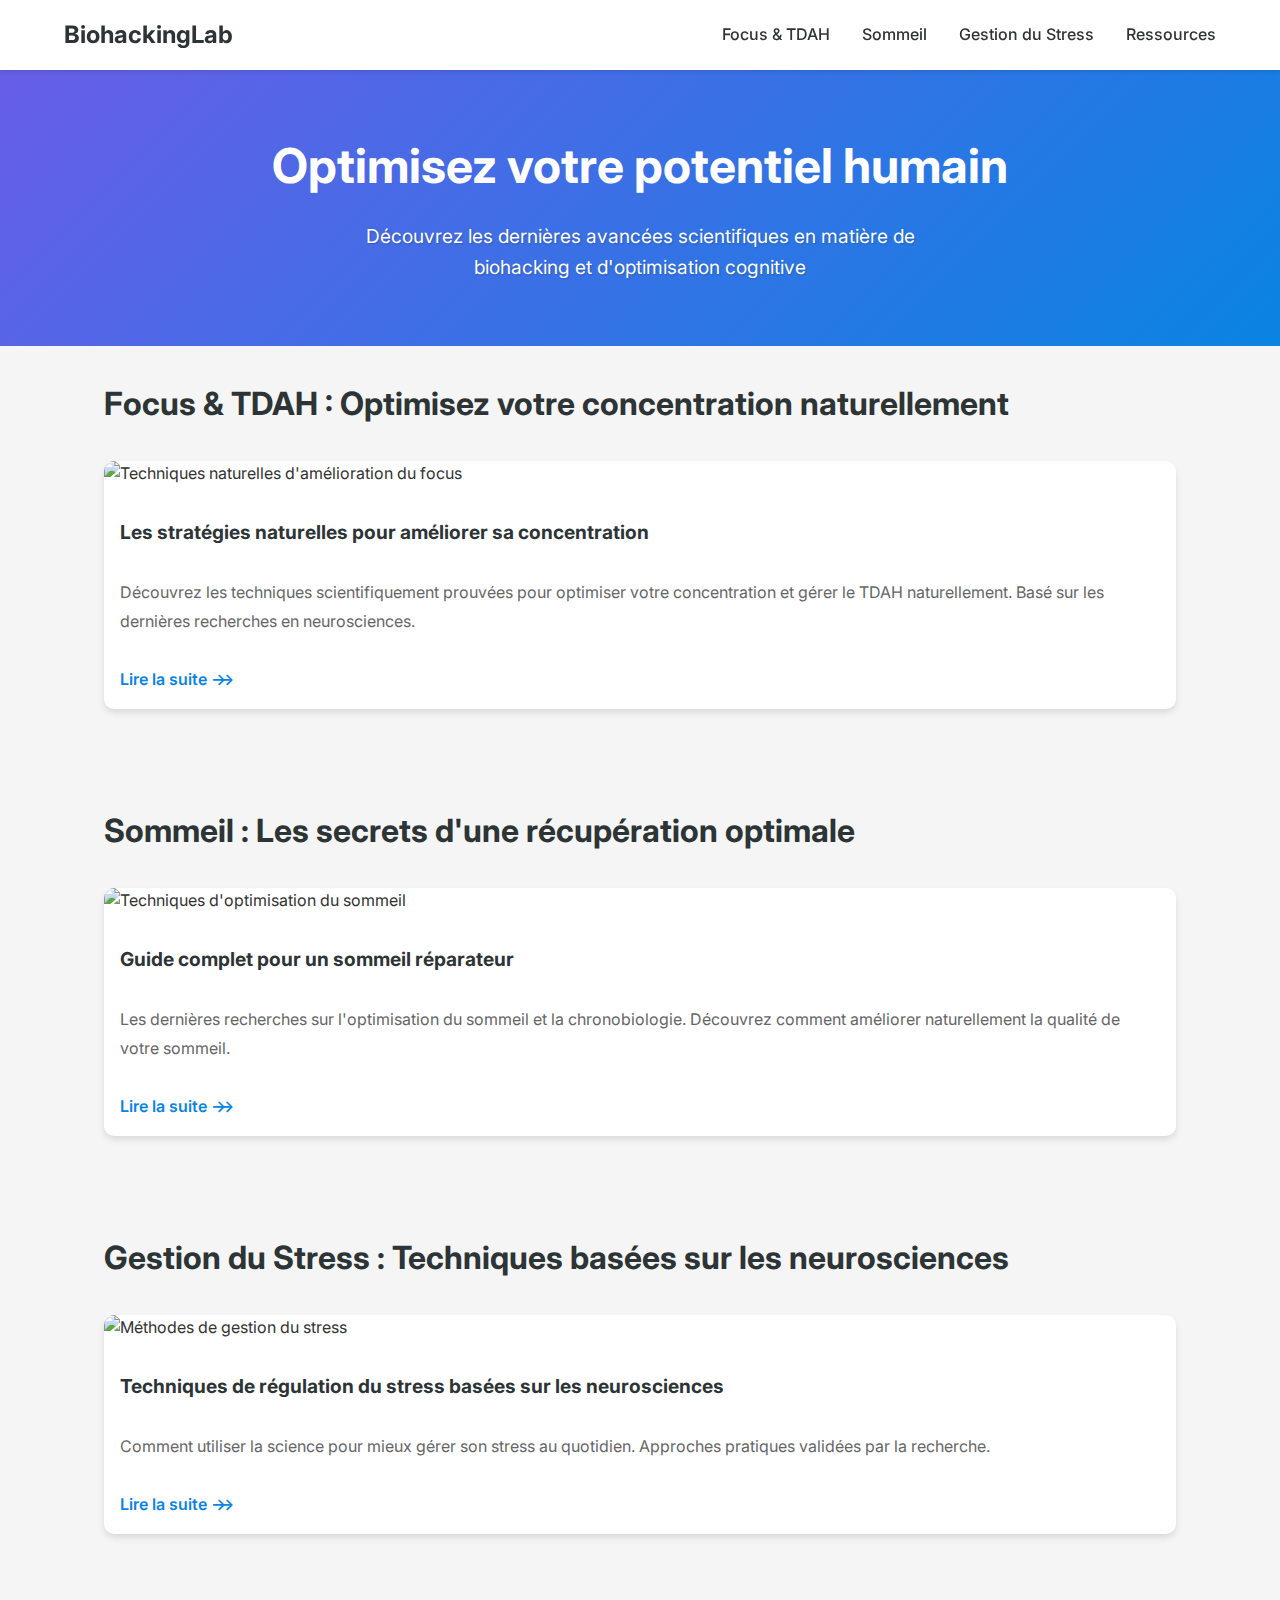
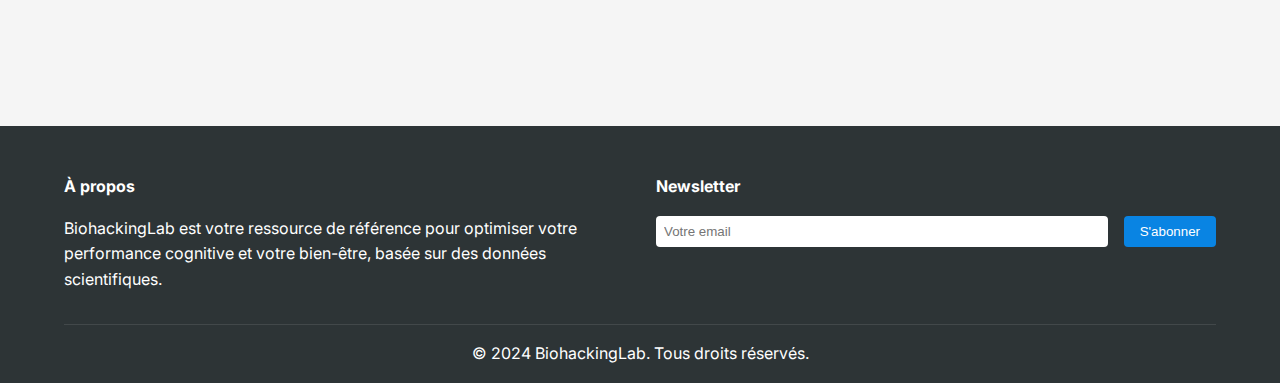
==== index.html @ 01cfb06d "Initial commit - Blog setup" ====
<!DOCTYPE html>
<html lang="fr">
<head>
    <meta charset="UTF-8">
    <meta name="viewport" content="width=device-width, initial-scale=1.0">
    <title>BiohackingLab - Guide Complet sur le Biohacking et l'Optimisation Cognitive</title>
    
    <!-- SEO Meta Tags -->
    <meta name="description" content="Découvrez les meilleures techniques de biohacking pour optimiser votre concentration, sommeil et gestion du stress. Guide complet basé sur la science.">
    <meta name="keywords" content="biohacking, TDAH, focus, sommeil, stress, optimisation cognitive, performance mentale, bien-être">
    <meta name="author" content="BiohackingLab">
    <meta name="robots" content="index, follow">
    <link rel="canonical" href="https://biohackinglab.fr">

    <!-- Open Graph / Facebook -->
    <meta property="og:type" content="website">
    <meta property="og:url" content="https://biohackinglab.fr">
    <meta property="og:title" content="BiohackingLab - Guide Complet sur le Biohacking">
    <meta property="og:description" content="Découvrez les meilleures techniques de biohacking pour optimiser votre concentration, sommeil et gestion du stress.">
    <meta property="og:image" content="https://biohackinglab.fr/images/og-image.jpg">

    <!-- Twitter -->
    <meta property="twitter:card" content="summary_large_image">
    <meta property="twitter:url" content="https://biohackinglab.fr">
    <meta property="twitter:title" content="BiohackingLab - Guide Complet sur le Biohacking">
    <meta property="twitter:description" content="Découvrez les meilleures techniques de biohacking pour optimiser votre concentration, sommeil et gestion du stress.">
    <meta property="twitter:image" content="https://biohackinglab.fr/images/og-image.jpg">

    <!-- Styles -->
    <link rel="stylesheet" href="styles.css">
    <link rel="preconnect" href="https://fonts.googleapis.com">
    <link rel="preconnect" href="https://fonts.gstatic.com" crossorigin>
    <link href="https://fonts.googleapis.com/css2?family=Inter:wght@400;600;700&display=swap" rel="stylesheet">

    <!-- Favicon -->
    <link rel="icon" type="image/png" href="images/favicon.png">
</head>
<body>
    <header>
        <nav aria-label="Navigation principale">
            <div class="logo" role="banner">BiohackingLab</div>
            <ul role="menubar">
                <li role="menuitem"><a href="#focus">Focus & TDAH</a></li>
                <li role="menuitem"><a href="#sommeil">Sommeil</a></li>
                <li role="menuitem"><a href="#stress">Gestion du Stress</a></li>
                <li role="menuitem"><a href="#ressources">Ressources</a></li>
            </ul>
        </nav>
        <div class="hero">
            <h1>Optimisez votre potentiel humain</h1>
            <p>Découvrez les dernières avancées scientifiques en matière de biohacking et d'optimisation cognitive</p>
        </div>
    </header>

    <main>
        <section id="focus" class="category" aria-labelledby="focus-title">
            <h2 id="focus-title">Focus & TDAH : Optimisez votre concentration naturellement</h2>
            <div class="articles">
                <article class="card" itemscope itemtype="http://schema.org/BlogPosting">
                    <meta itemprop="datePublished" content="2024-12-13">
                    <meta itemprop="author" content="BiohackingLab">
                    <img src="images/focus.jpg" alt="Techniques naturelles d'amélioration du focus" itemprop="image">
                    <h3 itemprop="headline">Les stratégies naturelles pour améliorer sa concentration</h3>
                    <p itemprop="description">Découvrez les techniques scientifiquement prouvées pour optimiser votre concentration et gérer le TDAH naturellement. Basé sur les dernières recherches en neurosciences.</p>
                    <a href="/articles/strategies-naturelles-concentration.html" class="read-more" itemprop="url">Lire la suite →</a>
                </article>
            </div>
        </section>

        <section id="sommeil" class="category" aria-labelledby="sommeil-title">
            <h2 id="sommeil-title">Sommeil : Les secrets d'une récupération optimale</h2>
            <div class="articles">
                <article class="card" itemscope itemtype="http://schema.org/BlogPosting">
                    <meta itemprop="datePublished" content="2024-12-13">
                    <meta itemprop="author" content="BiohackingLab">
                    <img src="images/sleep.jpg" alt="Techniques d'optimisation du sommeil" itemprop="image">
                    <h3 itemprop="headline">Guide complet pour un sommeil réparateur</h3>
                    <p itemprop="description">Les dernières recherches sur l'optimisation du sommeil et la chronobiologie. Découvrez comment améliorer naturellement la qualité de votre sommeil.</p>
                    <a href="/articles/guide-sommeil-reparateur.html" class="read-more" itemprop="url">Lire la suite →</a>
                </article>
            </div>
        </section>

        <section id="stress" class="category" aria-labelledby="stress-title">
            <h2 id="stress-title">Gestion du Stress : Techniques basées sur les neurosciences</h2>
            <div class="articles">
                <article class="card" itemscope itemtype="http://schema.org/BlogPosting">
                    <meta itemprop="datePublished" content="2024-12-13">
                    <meta itemprop="author" content="BiohackingLab">
                    <img src="images/stress.jpg" alt="Méthodes de gestion du stress" itemprop="image">
                    <h3 itemprop="headline">Techniques de régulation du stress basées sur les neurosciences</h3>
                    <p itemprop="description">Comment utiliser la science pour mieux gérer son stress au quotidien. Approches pratiques validées par la recherche.</p>
                    <a href="/articles/techniques-regulation-stress.html" class="read-more" itemprop="url">Lire la suite →</a>
                </article>
            </div>
        </section>
    </main>

    <footer>
        <div class="footer-content">
            <div class="footer-section">
                <h4>À propos</h4>
                <p>BiohackingLab est votre ressource de référence pour optimiser votre performance cognitive et votre bien-être, basée sur des données scientifiques.</p>
            </div>
            <div class="footer-section">
                <h4>Newsletter</h4>
                <form class="newsletter-form" role="form" aria-label="Inscription à la newsletter">
                    <label for="email" class="visually-hidden">Votre email</label>
                    <input type="email" id="email" placeholder="Votre email" required aria-required="true">
                    <button type="submit">S'abonner</button>
                </form>
            </div>
        </div>
        <div class="footer-bottom">
            <p>&copy; 2024 BiohackingLab. Tous droits réservés.</p>
        </div>
    </footer>

    <!-- Structured Data for SEO -->
    <script type="application/ld+json">
    {
        "@context": "http://schema.org",
        "@type": "WebSite",
        "name": "BiohackingLab",
        "description": "Guide complet sur le biohacking et l'optimisation cognitive",
        "url": "https://biohackinglab.fr",
        "potentialAction": {
            "@type": "SearchAction",
            "target": "https://biohackinglab.fr/search?q={search_term_string}",
            "query-input": "required name=search_term_string"
        }
    }
    </script>
</body>
</html>
---- styles.css ----
/* Base styles */
* {
    margin: 0;
    padding: 0;
    box-sizing: border-box;
}

body {
    font-family: 'Inter', sans-serif;
    line-height: 1.6;
    color: #333;
    background-color: #f5f5f5;
}

/* Navigation */
nav {
    background-color: #fff;
    padding: 1rem 5%;
    display: flex;
    justify-content: space-between;
    align-items: center;
    box-shadow: 0 2px 4px rgba(0,0,0,0.1);
    position: fixed;
    width: 100%;
    top: 0;
    z-index: 1000;
}

.logo {
    font-size: 1.5rem;
    font-weight: 700;
    color: #2d3436;
}

nav ul {
    display: flex;
    list-style: none;
    gap: 2rem;
}

nav a {
    text-decoration: none;
    color: #2d3436;
    font-weight: 500;
    transition: color 0.3s ease;
}

nav a:hover {
    color: #0984e3;
}

/* Hero Section */
.hero {
    background: linear-gradient(135deg, #6c5ce7, #0984e3);
    color: white;
    padding: 8rem 5% 4rem;
    text-align: center;
}

.hero h1 {
    font-size: 3rem;
    margin-bottom: 1rem;
}

.hero p {
    font-size: 1.2rem;
    max-width: 600px;
    margin: 0 auto;
    text-shadow: 1px 1px 2px rgba(0,0,0,0.2);
}

/* Main Content */
main {
    max-width: 1200px;
    margin: 0 auto;
    padding: 2rem 5%;
}

.category {
    margin-bottom: 4rem;
}

h2 {
    font-size: 2rem;
    margin-bottom: 2rem;
    color: #2d3436;
}

.articles {
    display: grid;
    grid-template-columns: repeat(auto-fit, minmax(300px, 1fr));
    gap: 2rem;
}

.card {
    background: white;
    border-radius: 10px;
    overflow: hidden;
    box-shadow: 0 4px 6px rgba(0,0,0,0.1);
    transition: transform 0.3s ease;
}

.card:hover {
    transform: translateY(-5px);
}

.card img {
    width: 100%;
    height: 200px;
    object-fit: cover;
}

.card h3 {
    padding: 1rem;
    font-size: 1.2rem;
}

.card p {
    padding: 0 1rem;
    color: #666;
}

.read-more {
    display: inline-block;
    padding: 1rem;
    color: #0984e3;
    text-decoration: none;
    font-weight: 600;
    position: relative;
    padding-right: 1.5rem;
}

.read-more:after {
    content: "→";
    position: absolute;
    right: 1rem;
    transition: transform 0.3s ease;
}

.read-more:hover:after {
    transform: translateX(5px);
}

/* Footer */
footer {
    background-color: #2d3436;
    color: white;
    padding: 3rem 5% 1rem;
    margin-top: 4rem;
}

.footer-content {
    display: grid;
    grid-template-columns: repeat(auto-fit, minmax(250px, 1fr));
    gap: 2rem;
    max-width: 1200px;
    margin: 0 auto;
}

.footer-section h4 {
    margin-bottom: 1rem;
}

.newsletter-form {
    display: flex;
    gap: 1rem;
}

.newsletter-form input {
    padding: 0.5rem;
    border: none;
    border-radius: 4px;
    flex: 1;
}

.newsletter-form button {
    padding: 0.5rem 1rem;
    background-color: #0984e3;
    color: white;
    border: none;
    border-radius: 4px;
    cursor: pointer;
    transition: background-color 0.3s ease;
}

.newsletter-form button:hover {
    background-color: #0873c4;
}

.footer-bottom {
    text-align: center;
    margin-top: 2rem;
    padding-top: 1rem;
    border-top: 1px solid rgba(255,255,255,0.1);
}

/* Accessibility Improvements */
.visually-hidden {
    position: absolute;
    width: 1px;
    height: 1px;
    padding: 0;
    margin: -1px;
    overflow: hidden;
    clip: rect(0, 0, 0, 0);
    border: 0;
}

/* SEO and Accessibility Improvements */
article {
    margin-bottom: 2rem;
}

article h3 {
    color: #2d3436;
    font-size: 1.4rem;
    line-height: 1.4;
    margin: 1rem 0;
}

article p {
    color: #2d3436;
    line-height: 1.8;
    margin-bottom: 1rem;
}

/* Improve focus states for accessibility */
a:focus,
button:focus,
input:focus {
    outline: 3px solid #0984e3;
    outline-offset: 2px;
}

/* Responsive Design */
@media (max-width: 768px) {
    nav {
        flex-direction: column;
        padding: 1rem;
    }

    nav ul {
        margin-top: 1rem;
        flex-wrap: wrap;
        justify-content: center;
    }

    .hero h1 {
        font-size: 2rem;
    }

    .hero p {
        font-size: 1rem;
    }
}

/* Print styles */
@media print {
    nav {
        position: static;
    }
    
    .hero {
        background: none;
        color: #000;
        padding: 2rem 0;
    }
    
    .card {
        break-inside: avoid;
        page-break-inside: avoid;
    }
}
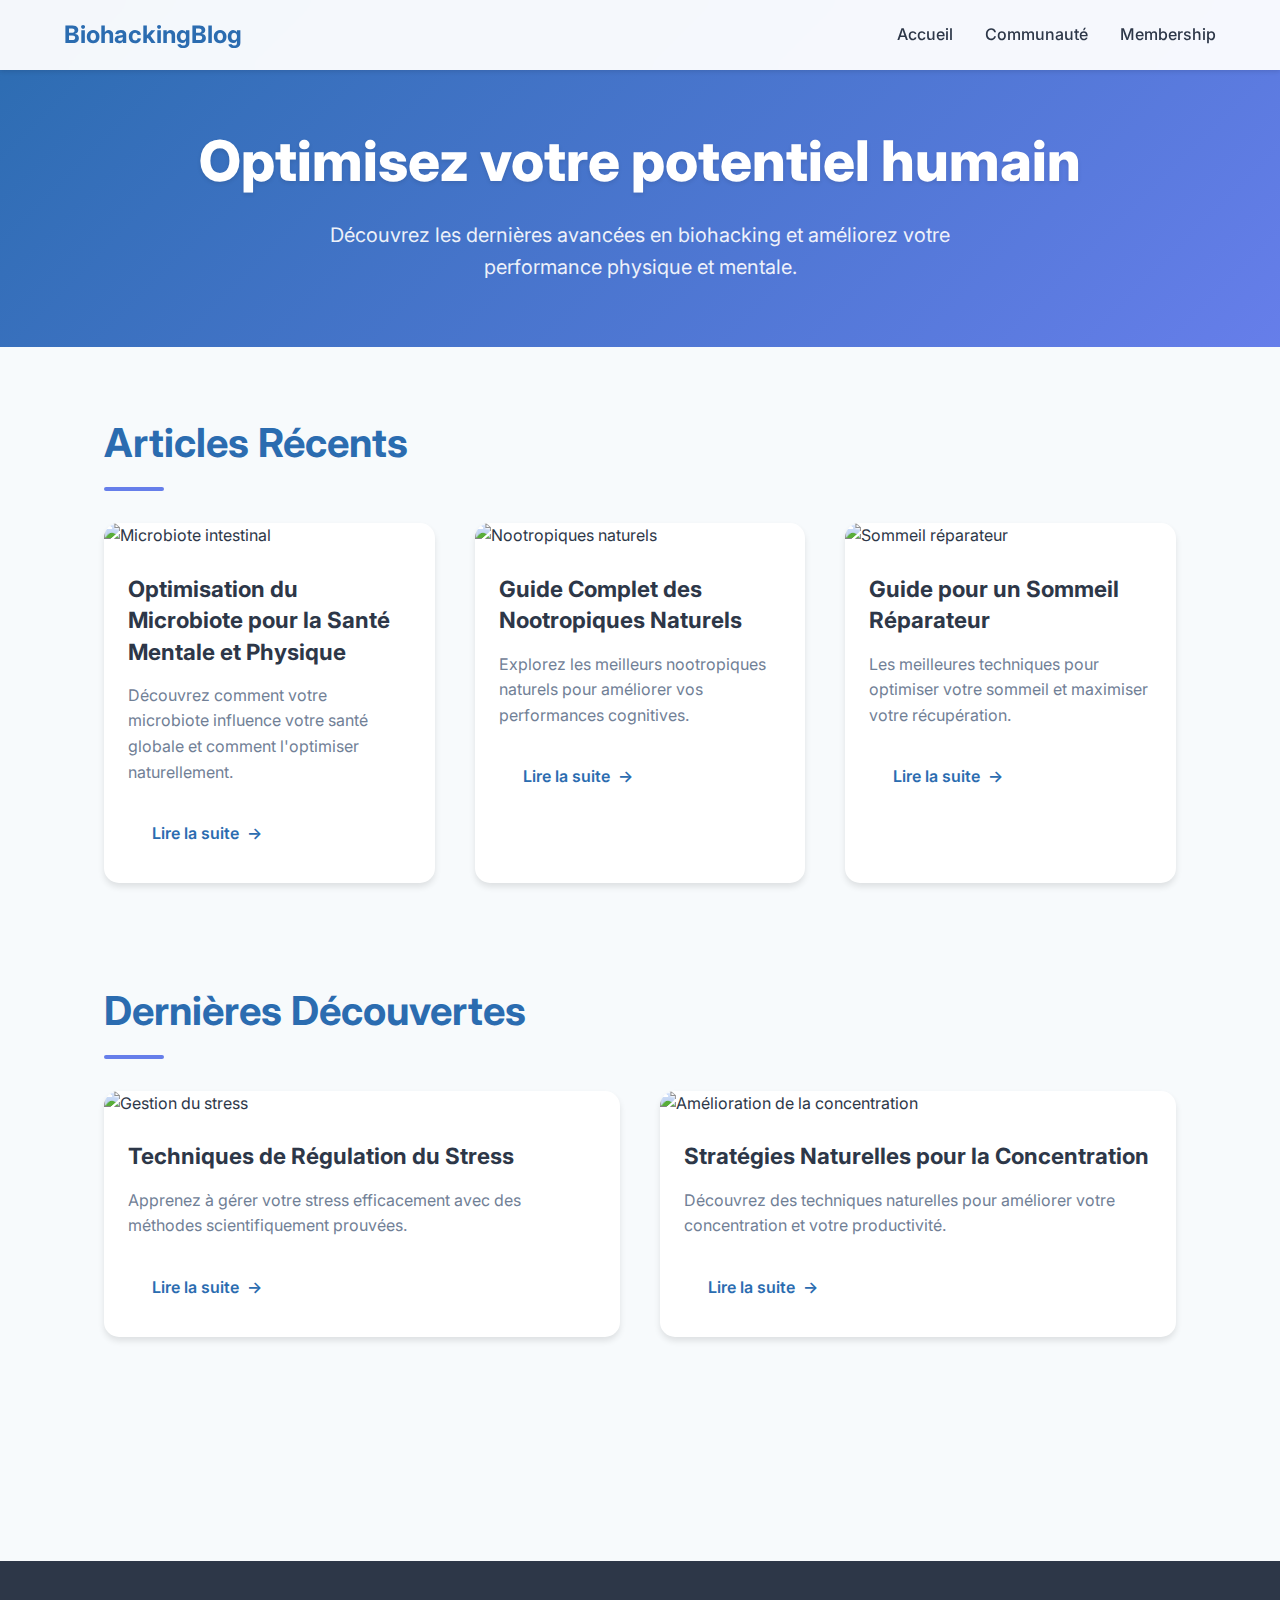
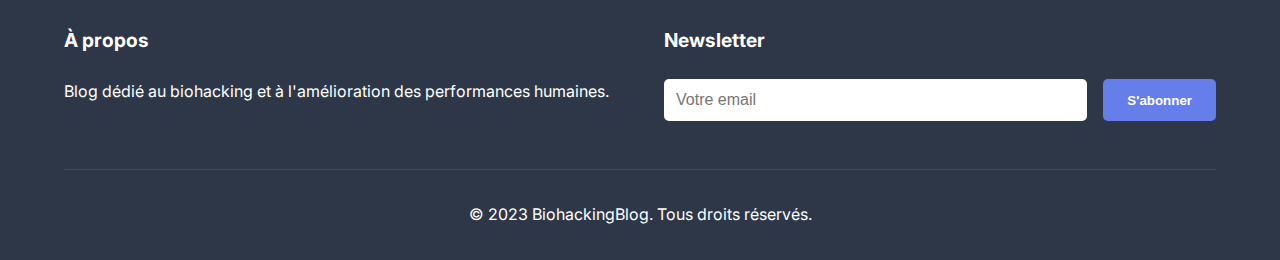
==== commit bd763a23: "Ajout de nouveaux articles et amélioration du design" ====
--- a/index.html
+++ b/index.html
@@ -3,95 +3,88 @@
 <head>
     <meta charset="UTF-8">
     <meta name="viewport" content="width=device-width, initial-scale=1.0">
-    <title>BiohackingLab - Guide Complet sur le Biohacking et l'Optimisation Cognitive</title>
-    
+    <title>Blog Biohacking - Optimisez votre corps et votre esprit</title>
+    <link rel="stylesheet" href="styles.css">
+    <link href="https://fonts.googleapis.com/css2?family=Inter:wght@400;500;600;700;800&display=swap" rel="stylesheet">
     <!-- SEO Meta Tags -->
-    <meta name="description" content="Découvrez les meilleures techniques de biohacking pour optimiser votre concentration, sommeil et gestion du stress. Guide complet basé sur la science.">
-    <meta name="keywords" content="biohacking, TDAH, focus, sommeil, stress, optimisation cognitive, performance mentale, bien-être">
-    <meta name="author" content="BiohackingLab">
+    <meta name="description" content="Découvrez les dernières avancées en biohacking et améliorez votre performance physique et mentale.">
+    <meta name="keywords" content="biohacking, optimisation cognitive, performance physique, santé mentale">
+    <meta name="author" content="BiohackingBlog">
     <meta name="robots" content="index, follow">
-    <link rel="canonical" href="https://biohackinglab.fr">
-
+    <link rel="canonical" href="https://biohackingblog.fr">
     <!-- Open Graph / Facebook -->
     <meta property="og:type" content="website">
-    <meta property="og:url" content="https://biohackinglab.fr">
-    <meta property="og:title" content="BiohackingLab - Guide Complet sur le Biohacking">
-    <meta property="og:description" content="Découvrez les meilleures techniques de biohacking pour optimiser votre concentration, sommeil et gestion du stress.">
-    <meta property="og:image" content="https://biohackinglab.fr/images/og-image.jpg">
-
+    <meta property="og:url" content="https://biohackingblog.fr">
+    <meta property="og:title" content="Blog Biohacking - Optimisez votre corps et votre esprit">
+    <meta property="og:description" content="Découvrez les dernières avancées en biohacking et améliorez votre performance physique et mentale.">
+    <meta property="og:image" content="https://biohackingblog.fr/assets/images/og-image.jpg">
     <!-- Twitter -->
     <meta property="twitter:card" content="summary_large_image">
-    <meta property="twitter:url" content="https://biohackinglab.fr">
-    <meta property="twitter:title" content="BiohackingLab - Guide Complet sur le Biohacking">
-    <meta property="twitter:description" content="Découvrez les meilleures techniques de biohacking pour optimiser votre concentration, sommeil et gestion du stress.">
-    <meta property="twitter:image" content="https://biohackinglab.fr/images/og-image.jpg">
-
-    <!-- Styles -->
-    <link rel="stylesheet" href="styles.css">
-    <link rel="preconnect" href="https://fonts.googleapis.com">
-    <link rel="preconnect" href="https://fonts.gstatic.com" crossorigin>
-    <link href="https://fonts.googleapis.com/css2?family=Inter:wght@400;600;700&display=swap" rel="stylesheet">
-
+    <meta property="twitter:url" content="https://biohackingblog.fr">
+    <meta property="twitter:title" content="Blog Biohacking - Optimisez votre corps et votre esprit">
+    <meta property="twitter:description" content="Découvrez les dernières avancées en biohacking et améliorez votre performance physique et mentale.">
+    <meta property="twitter:image" content="https://biohackingblog.fr/assets/images/og-image.jpg">
     <!-- Favicon -->
-    <link rel="icon" type="image/png" href="images/favicon.png">
+    <link rel="icon" type="image/png" href="assets/images/favicon.png">
 </head>
 <body>
-    <header>
-        <nav aria-label="Navigation principale">
-            <div class="logo" role="banner">BiohackingLab</div>
-            <ul role="menubar">
-                <li role="menuitem"><a href="#focus">Focus & TDAH</a></li>
-                <li role="menuitem"><a href="#sommeil">Sommeil</a></li>
-                <li role="menuitem"><a href="#stress">Gestion du Stress</a></li>
-                <li role="menuitem"><a href="#ressources">Ressources</a></li>
-            </ul>
-        </nav>
-        <div class="hero">
-            <h1>Optimisez votre potentiel humain</h1>
-            <p>Découvrez les dernières avancées scientifiques en matière de biohacking et d'optimisation cognitive</p>
-        </div>
-    </header>
+    <nav>
+        <a href="index.html" class="logo">BiohackingBlog</a>
+        <ul>
+            <li><a href="index.html">Accueil</a></li>
+            <li><a href="community/forum.html">Communauté</a></li>
+            <li><a href="membership.html">Membership</a></li>
+        </ul>
+    </nav>
+
+    <section class="hero">
+        <h1>Optimisez votre potentiel humain</h1>
+        <p>Découvrez les dernières avancées en biohacking et améliorez votre performance physique et mentale.</p>
+    </section>
 
     <main>
-        <section id="focus" class="category" aria-labelledby="focus-title">
-            <h2 id="focus-title">Focus & TDAH : Optimisez votre concentration naturellement</h2>
+        <section class="category">
+            <h2>Articles Récents</h2>
             <div class="articles">
-                <article class="card" itemscope itemtype="http://schema.org/BlogPosting">
-                    <meta itemprop="datePublished" content="2024-12-13">
-                    <meta itemprop="author" content="BiohackingLab">
-                    <img src="images/focus.jpg" alt="Techniques naturelles d'amélioration du focus" itemprop="image">
-                    <h3 itemprop="headline">Les stratégies naturelles pour améliorer sa concentration</h3>
-                    <p itemprop="description">Découvrez les techniques scientifiquement prouvées pour optimiser votre concentration et gérer le TDAH naturellement. Basé sur les dernières recherches en neurosciences.</p>
-                    <a href="/articles/strategies-naturelles-concentration.html" class="read-more" itemprop="url">Lire la suite →</a>
-                </article>
+                <div class="card">
+                    <img src="assets/images/microbiote.jpg" alt="Microbiote intestinal">
+                    <h3>Optimisation du Microbiote pour la Santé Mentale et Physique</h3>
+                    <p>Découvrez comment votre microbiote influence votre santé globale et comment l'optimiser naturellement.</p>
+                    <a href="articles/optimisation-microbiote.html" class="read-more">Lire la suite</a>
+                </div>
+
+                <div class="card">
+                    <img src="assets/images/nootropiques.jpg" alt="Nootropiques naturels">
+                    <h3>Guide Complet des Nootropiques Naturels</h3>
+                    <p>Explorez les meilleurs nootropiques naturels pour améliorer vos performances cognitives.</p>
+                    <a href="articles/nootropiques-naturels.html" class="read-more">Lire la suite</a>
+                </div>
+
+                <div class="card">
+                    <img src="assets/images/sommeil.jpg" alt="Sommeil réparateur">
+                    <h3>Guide pour un Sommeil Réparateur</h3>
+                    <p>Les meilleures techniques pour optimiser votre sommeil et maximiser votre récupération.</p>
+                    <a href="articles/guide-sommeil-reparateur.html" class="read-more">Lire la suite</a>
+                </div>
             </div>
         </section>
 
-        <section id="sommeil" class="category" aria-labelledby="sommeil-title">
-            <h2 id="sommeil-title">Sommeil : Les secrets d'une récupération optimale</h2>
+        <section class="category">
+            <h2>Dernières Découvertes</h2>
             <div class="articles">
-                <article class="card" itemscope itemtype="http://schema.org/BlogPosting">
-                    <meta itemprop="datePublished" content="2024-12-13">
-                    <meta itemprop="author" content="BiohackingLab">
-                    <img src="images/sleep.jpg" alt="Techniques d'optimisation du sommeil" itemprop="image">
-                    <h3 itemprop="headline">Guide complet pour un sommeil réparateur</h3>
-                    <p itemprop="description">Les dernières recherches sur l'optimisation du sommeil et la chronobiologie. Découvrez comment améliorer naturellement la qualité de votre sommeil.</p>
-                    <a href="/articles/guide-sommeil-reparateur.html" class="read-more" itemprop="url">Lire la suite →</a>
-                </article>
-            </div>
-        </section>
+                <div class="card">
+                    <img src="assets/images/stress.jpg" alt="Gestion du stress">
+                    <h3>Techniques de Régulation du Stress</h3>
+                    <p>Apprenez à gérer votre stress efficacement avec des méthodes scientifiquement prouvées.</p>
+                    <a href="articles/techniques-regulation-stress.html" class="read-more">Lire la suite</a>
+                </div>
 
-        <section id="stress" class="category" aria-labelledby="stress-title">
-            <h2 id="stress-title">Gestion du Stress : Techniques basées sur les neurosciences</h2>
-            <div class="articles">
-                <article class="card" itemscope itemtype="http://schema.org/BlogPosting">
-                    <meta itemprop="datePublished" content="2024-12-13">
-                    <meta itemprop="author" content="BiohackingLab">
-                    <img src="images/stress.jpg" alt="Méthodes de gestion du stress" itemprop="image">
-                    <h3 itemprop="headline">Techniques de régulation du stress basées sur les neurosciences</h3>
-                    <p itemprop="description">Comment utiliser la science pour mieux gérer son stress au quotidien. Approches pratiques validées par la recherche.</p>
-                    <a href="/articles/techniques-regulation-stress.html" class="read-more" itemprop="url">Lire la suite →</a>
-                </article>
+                <div class="card">
+                    <img src="assets/images/concentration.jpg" alt="Amélioration de la concentration">
+                    <h3>Stratégies Naturelles pour la Concentration</h3>
+                    <p>Découvrez des techniques naturelles pour améliorer votre concentration et votre productivité.</p>
+                    <a href="articles/strategies-naturelles-concentration.html" class="read-more">Lire la suite</a>
+                </div>
             </div>
         </section>
     </main>
@@ -100,33 +93,33 @@
         <div class="footer-content">
             <div class="footer-section">
                 <h4>À propos</h4>
-                <p>BiohackingLab est votre ressource de référence pour optimiser votre performance cognitive et votre bien-être, basée sur des données scientifiques.</p>
+                <p>Blog dédié au biohacking et à l'amélioration des performances humaines.</p>
             </div>
             <div class="footer-section">
                 <h4>Newsletter</h4>
-                <form class="newsletter-form" role="form" aria-label="Inscription à la newsletter">
-                    <label for="email" class="visually-hidden">Votre email</label>
-                    <input type="email" id="email" placeholder="Votre email" required aria-required="true">
+                <form class="newsletter-form">
+                    <input type="email" placeholder="Votre email">
                     <button type="submit">S'abonner</button>
                 </form>
             </div>
         </div>
         <div class="footer-bottom">
-            <p>&copy; 2024 BiohackingLab. Tous droits réservés.</p>
+            <p>&copy; 2023 BiohackingBlog. Tous droits réservés.</p>
         </div>
     </footer>
 
+    <script src="assets/js/main.js"></script>
     <!-- Structured Data for SEO -->
     <script type="application/ld+json">
     {
         "@context": "http://schema.org",
         "@type": "WebSite",
-        "name": "BiohackingLab",
-        "description": "Guide complet sur le biohacking et l'optimisation cognitive",
-        "url": "https://biohackinglab.fr",
+        "name": "BiohackingBlog",
+        "description": "Blog dédié au biohacking et à l'amélioration des performances humaines",
+        "url": "https://biohackingblog.fr",
         "potentialAction": {
             "@type": "SearchAction",
-            "target": "https://biohackinglab.fr/search?q={search_term_string}",
+            "target": "https://biohackingblog.fr/search?q={search_term_string}",
             "query-input": "required name=search_term_string"
         }
     }
--- a/styles.css
+++ b/styles.css
@@ -1,4 +1,14 @@
 /* Base styles */
+:root {
+    --primary-color: #2b6cb0;
+    --secondary-color: #4299e1;
+    --accent-color: #667eea;
+    --background-color: #f7fafc;
+    --text-color: #2d3748;
+    --light-text: #718096;
+    --card-shadow: 0 4px 6px rgba(0, 0, 0, 0.1);
+}
+
 * {
     margin: 0;
     padding: 0;
@@ -8,13 +18,13 @@
 body {
     font-family: 'Inter', sans-serif;
     line-height: 1.6;
-    color: #333;
-    background-color: #f5f5f5;
+    color: var(--text-color);
+    background-color: var(--background-color);
 }
 
 /* Navigation */
 nav {
-    background-color: #fff;
+    background-color: rgba(255, 255, 255, 0.95);
     padding: 1rem 5%;
     display: flex;
     justify-content: space-between;
@@ -24,12 +34,19 @@
     width: 100%;
     top: 0;
     z-index: 1000;
+    backdrop-filter: blur(10px);
 }
 
 .logo {
     font-size: 1.5rem;
     font-weight: 700;
-    color: #2d3436;
+    color: var(--primary-color);
+    text-decoration: none;
+    transition: color 0.3s ease;
+}
+
+.logo:hover {
+    color: var(--secondary-color);
 }
 
 nav ul {
@@ -40,125 +57,177 @@
 
 nav a {
     text-decoration: none;
-    color: #2d3436;
+    color: var(--text-color);
     font-weight: 500;
     transition: color 0.3s ease;
-}
-
-nav a:hover {
-    color: #0984e3;
+    position: relative;
+}
+
+nav a::after {
+    content: '';
+    position: absolute;
+    width: 0;
+    height: 2px;
+    bottom: -4px;
+    left: 0;
+    background-color: var(--accent-color);
+    transition: width 0.3s ease;
+}
+
+nav a:hover::after {
+    width: 100%;
 }
 
 /* Hero Section */
 .hero {
-    background: linear-gradient(135deg, #6c5ce7, #0984e3);
+    background: linear-gradient(135deg, var(--primary-color), var(--accent-color));
     color: white;
     padding: 8rem 5% 4rem;
     text-align: center;
+    position: relative;
+    overflow: hidden;
+}
+
+.hero::before {
+    content: '';
+    position: absolute;
+    top: 0;
+    left: 0;
+    right: 0;
+    bottom: 0;
+    background: url('assets/images/hero-pattern.svg') center/cover;
+    opacity: 0.1;
 }
 
 .hero h1 {
-    font-size: 3rem;
-    margin-bottom: 1rem;
+    font-size: 3.5rem;
+    margin-bottom: 1.5rem;
+    line-height: 1.2;
+    font-weight: 800;
+    text-shadow: 0 2px 4px rgba(0,0,0,0.1);
 }
 
 .hero p {
-    font-size: 1.2rem;
-    max-width: 600px;
+    font-size: 1.25rem;
+    max-width: 700px;
     margin: 0 auto;
-    text-shadow: 1px 1px 2px rgba(0,0,0,0.2);
+    opacity: 0.9;
 }
 
 /* Main Content */
 main {
     max-width: 1200px;
     margin: 0 auto;
-    padding: 2rem 5%;
+    padding: 4rem 5%;
 }
 
 .category {
-    margin-bottom: 4rem;
+    margin-bottom: 6rem;
 }
 
 h2 {
-    font-size: 2rem;
+    font-size: 2.5rem;
     margin-bottom: 2rem;
-    color: #2d3436;
+    color: var(--primary-color);
+    position: relative;
+    padding-bottom: 1rem;
+}
+
+h2::after {
+    content: '';
+    position: absolute;
+    bottom: 0;
+    left: 0;
+    width: 60px;
+    height: 4px;
+    background: var(--accent-color);
+    border-radius: 2px;
 }
 
 .articles {
     display: grid;
     grid-template-columns: repeat(auto-fit, minmax(300px, 1fr));
-    gap: 2rem;
+    gap: 2.5rem;
 }
 
 .card {
     background: white;
-    border-radius: 10px;
+    border-radius: 15px;
     overflow: hidden;
-    box-shadow: 0 4px 6px rgba(0,0,0,0.1);
-    transition: transform 0.3s ease;
+    box-shadow: var(--card-shadow);
+    transition: transform 0.3s ease, box-shadow 0.3s ease;
+    position: relative;
 }
 
 .card:hover {
     transform: translateY(-5px);
+    box-shadow: 0 8px 12px rgba(0,0,0,0.15);
 }
 
 .card img {
     width: 100%;
     height: 200px;
     object-fit: cover;
+    transition: transform 0.3s ease;
+}
+
+.card:hover img {
+    transform: scale(1.05);
 }
 
 .card h3 {
-    padding: 1rem;
-    font-size: 1.2rem;
+    padding: 1.5rem 1.5rem 1rem;
+    font-size: 1.4rem;
+    color: var(--text-color);
+    line-height: 1.4;
 }
 
 .card p {
-    padding: 0 1rem;
-    color: #666;
+    padding: 0 1.5rem 1.5rem;
+    color: var(--light-text);
 }
 
 .read-more {
     display: inline-block;
-    padding: 1rem;
-    color: #0984e3;
+    padding: 0.75rem 1.5rem;
+    color: var(--primary-color);
     text-decoration: none;
     font-weight: 600;
-    position: relative;
-    padding-right: 1.5rem;
-}
-
-.read-more:after {
-    content: "→";
-    position: absolute;
-    right: 1rem;
+    transition: all 0.3s ease;
+    position: relative;
+    margin: 0 1.5rem 1.5rem;
+}
+
+.read-more::after {
+    content: '→';
+    margin-left: 0.5rem;
     transition: transform 0.3s ease;
 }
 
-.read-more:hover:after {
+.read-more:hover::after {
     transform: translateX(5px);
 }
 
 /* Footer */
 footer {
-    background-color: #2d3436;
+    background-color: #2d3748;
     color: white;
-    padding: 3rem 5% 1rem;
+    padding: 4rem 5% 2rem;
     margin-top: 4rem;
 }
 
 .footer-content {
     display: grid;
     grid-template-columns: repeat(auto-fit, minmax(250px, 1fr));
-    gap: 2rem;
+    gap: 3rem;
     max-width: 1200px;
     margin: 0 auto;
 }
 
 .footer-section h4 {
-    margin-bottom: 1rem;
+    font-size: 1.2rem;
+    margin-bottom: 1.5rem;
+    color: white;
 }
 
 .newsletter-form {
@@ -167,69 +236,33 @@
 }
 
 .newsletter-form input {
-    padding: 0.5rem;
+    padding: 0.75rem;
     border: none;
-    border-radius: 4px;
+    border-radius: 5px;
     flex: 1;
+    font-size: 1rem;
 }
 
 .newsletter-form button {
-    padding: 0.5rem 1rem;
-    background-color: #0984e3;
+    padding: 0.75rem 1.5rem;
+    background-color: var(--accent-color);
     color: white;
     border: none;
-    border-radius: 4px;
+    border-radius: 5px;
     cursor: pointer;
     transition: background-color 0.3s ease;
+    font-weight: 600;
 }
 
 .newsletter-form button:hover {
-    background-color: #0873c4;
+    background-color: var(--primary-color);
 }
 
 .footer-bottom {
     text-align: center;
-    margin-top: 2rem;
-    padding-top: 1rem;
+    margin-top: 3rem;
+    padding-top: 2rem;
     border-top: 1px solid rgba(255,255,255,0.1);
-}
-
-/* Accessibility Improvements */
-.visually-hidden {
-    position: absolute;
-    width: 1px;
-    height: 1px;
-    padding: 0;
-    margin: -1px;
-    overflow: hidden;
-    clip: rect(0, 0, 0, 0);
-    border: 0;
-}
-
-/* SEO and Accessibility Improvements */
-article {
-    margin-bottom: 2rem;
-}
-
-article h3 {
-    color: #2d3436;
-    font-size: 1.4rem;
-    line-height: 1.4;
-    margin: 1rem 0;
-}
-
-article p {
-    color: #2d3436;
-    line-height: 1.8;
-    margin-bottom: 1rem;
-}
-
-/* Improve focus states for accessibility */
-a:focus,
-button:focus,
-input:focus {
-    outline: 3px solid #0984e3;
-    outline-offset: 2px;
 }
 
 /* Responsive Design */
@@ -243,31 +276,43 @@
         margin-top: 1rem;
         flex-wrap: wrap;
         justify-content: center;
+        gap: 1rem;
     }
 
     .hero h1 {
-        font-size: 2rem;
+        font-size: 2.5rem;
     }
 
     .hero p {
-        font-size: 1rem;
-    }
-}
-
-/* Print styles */
-@media print {
-    nav {
-        position: static;
-    }
-    
-    .hero {
-        background: none;
-        color: #000;
-        padding: 2rem 0;
-    }
-    
+        font-size: 1.1rem;
+    }
+
     .card {
-        break-inside: avoid;
-        page-break-inside: avoid;
-    }
-}
+        margin: 0 auto;
+        max-width: 400px;
+    }
+}
+
+/* Animations */
+@keyframes fadeIn {
+    from {
+        opacity: 0;
+        transform: translateY(20px);
+    }
+    to {
+        opacity: 1;
+        transform: translateY(0);
+    }
+}
+
+.card {
+    animation: fadeIn 0.6s ease-out forwards;
+}
+
+.card:nth-child(2) {
+    animation-delay: 0.2s;
+}
+
+.card:nth-child(3) {
+    animation-delay: 0.4s;
+}
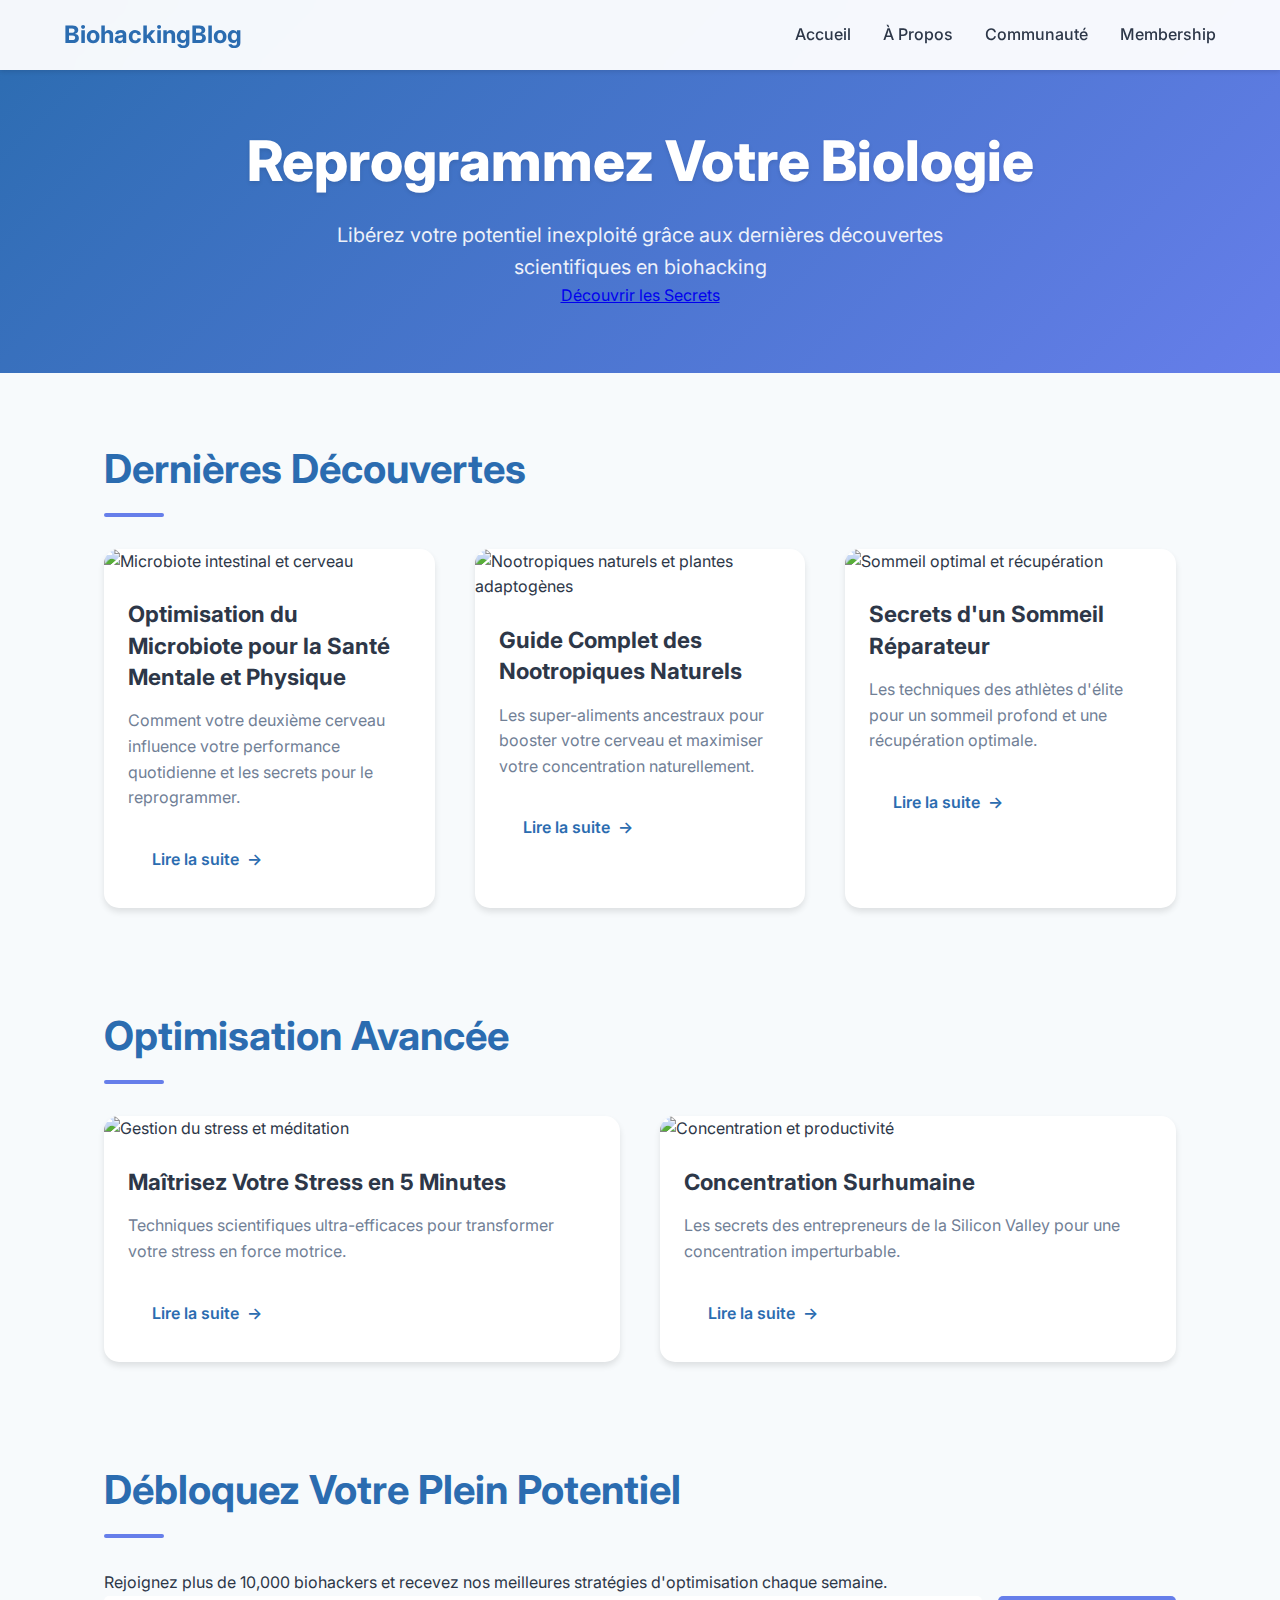
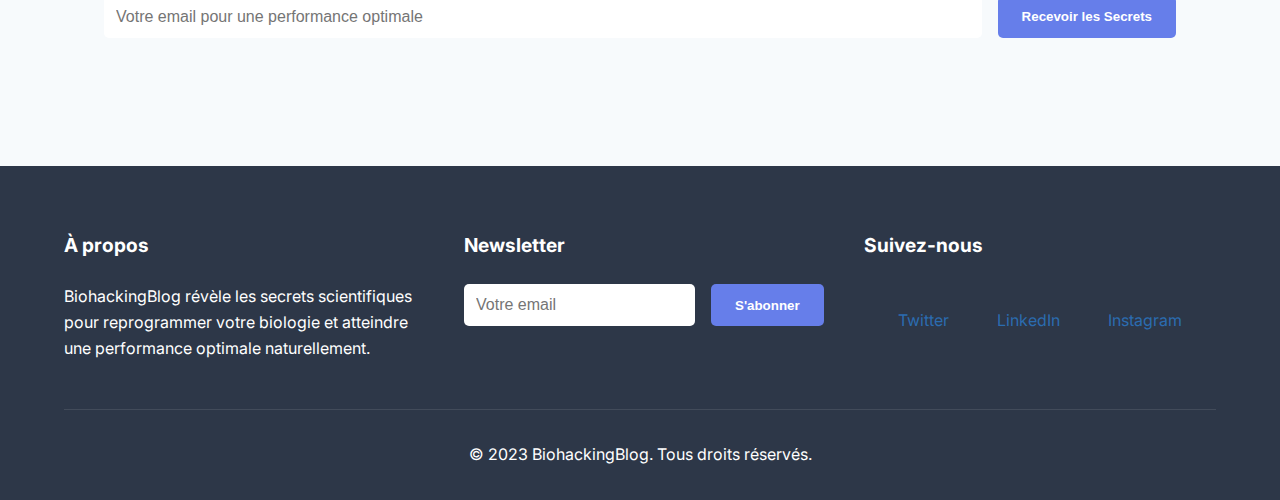
==== commit 120b86ac: "Optimisation SEO et copywriting, ajout d'images Unsplash" ====
--- a/index.html
+++ b/index.html
@@ -3,88 +3,99 @@
 <head>
     <meta charset="UTF-8">
     <meta name="viewport" content="width=device-width, initial-scale=1.0">
-    <title>Blog Biohacking - Optimisez votre corps et votre esprit</title>
+    <title>BiohackingBlog | Dépassez vos Limites Naturellement</title>
+    <meta name="description" content="Découvrez les secrets scientifiques pour reprogrammer votre corps et votre esprit. Optimisation cognitive, énergie, sommeil et performance naturelle.">
+    <meta name="keywords" content="biohacking, performance cognitive, optimisation naturelle, santé holistique, nootropiques naturels, énergie, sommeil optimal">
+    
     <link rel="stylesheet" href="styles.css">
     <link href="https://fonts.googleapis.com/css2?family=Inter:wght@400;500;600;700;800&display=swap" rel="stylesheet">
-    <!-- SEO Meta Tags -->
-    <meta name="description" content="Découvrez les dernières avancées en biohacking et améliorez votre performance physique et mentale.">
-    <meta name="keywords" content="biohacking, optimisation cognitive, performance physique, santé mentale">
-    <meta name="author" content="BiohackingBlog">
-    <meta name="robots" content="index, follow">
-    <link rel="canonical" href="https://biohackingblog.fr">
+    
     <!-- Open Graph / Facebook -->
     <meta property="og:type" content="website">
-    <meta property="og:url" content="https://biohackingblog.fr">
-    <meta property="og:title" content="Blog Biohacking - Optimisez votre corps et votre esprit">
-    <meta property="og:description" content="Découvrez les dernières avancées en biohacking et améliorez votre performance physique et mentale.">
-    <meta property="og:image" content="https://biohackingblog.fr/assets/images/og-image.jpg">
+    <meta property="og:title" content="BiohackingBlog | Reprogrammez Votre Biologie">
+    <meta property="og:description" content="Découvrez les secrets scientifiques pour reprogrammer votre corps et votre esprit. Optimisation cognitive, énergie, sommeil et performance naturelle.">
+    <meta property="og:image" content="https://images.unsplash.com/photo-1507413245164-6160d8298b31?auto=format&fit=crop&w=1200&h=630">
+
     <!-- Twitter -->
-    <meta property="twitter:card" content="summary_large_image">
-    <meta property="twitter:url" content="https://biohackingblog.fr">
-    <meta property="twitter:title" content="Blog Biohacking - Optimisez votre corps et votre esprit">
-    <meta property="twitter:description" content="Découvrez les dernières avancées en biohacking et améliorez votre performance physique et mentale.">
-    <meta property="twitter:image" content="https://biohackingblog.fr/assets/images/og-image.jpg">
-    <!-- Favicon -->
-    <link rel="icon" type="image/png" href="assets/images/favicon.png">
+    <meta name="twitter:card" content="summary_large_image">
+    <meta name="twitter:title" content="BiohackingBlog | Reprogrammez Votre Biologie">
+    <meta name="twitter:description" content="Découvrez les secrets scientifiques pour reprogrammer votre corps et votre esprit. Optimisation cognitive, énergie, sommeil et performance naturelle.">
+    <meta name="twitter:image" content="https://images.unsplash.com/photo-1507413245164-6160d8298b31?auto=format&fit=crop&w=1200&h=600">
 </head>
 <body>
     <nav>
         <a href="index.html" class="logo">BiohackingBlog</a>
         <ul>
             <li><a href="index.html">Accueil</a></li>
+            <li><a href="about.html">À Propos</a></li>
             <li><a href="community/forum.html">Communauté</a></li>
             <li><a href="membership.html">Membership</a></li>
         </ul>
     </nav>
 
     <section class="hero">
-        <h1>Optimisez votre potentiel humain</h1>
-        <p>Découvrez les dernières avancées en biohacking et améliorez votre performance physique et mentale.</p>
+        <div class="hero-content">
+            <h1>Reprogrammez Votre Biologie</h1>
+            <p>Libérez votre potentiel inexploité grâce aux dernières découvertes scientifiques en biohacking</p>
+            <a href="#articles" class="cta-button">Découvrir les Secrets</a>
+        </div>
+        <div class="hero-background"></div>
     </section>
 
-    <main>
+    <main id="articles">
         <section class="category">
-            <h2>Articles Récents</h2>
+            <h2>Dernières Découvertes</h2>
             <div class="articles">
                 <div class="card">
-                    <img src="assets/images/microbiote.jpg" alt="Microbiote intestinal">
+                    <img src="https://images.unsplash.com/photo-1579126038374-6064e9370f0f?auto=format&fit=crop&w=800&q=80" alt="Microbiote intestinal et cerveau" loading="lazy">
                     <h3>Optimisation du Microbiote pour la Santé Mentale et Physique</h3>
-                    <p>Découvrez comment votre microbiote influence votre santé globale et comment l'optimiser naturellement.</p>
+                    <p>Comment votre deuxième cerveau influence votre performance quotidienne et les secrets pour le reprogrammer.</p>
                     <a href="articles/optimisation-microbiote.html" class="read-more">Lire la suite</a>
                 </div>
 
                 <div class="card">
-                    <img src="assets/images/nootropiques.jpg" alt="Nootropiques naturels">
+                    <img src="https://images.unsplash.com/photo-1544367567-0f2fcb009e0b?auto=format&fit=crop&w=800&q=80" alt="Nootropiques naturels et plantes adaptogènes" loading="lazy">
                     <h3>Guide Complet des Nootropiques Naturels</h3>
-                    <p>Explorez les meilleurs nootropiques naturels pour améliorer vos performances cognitives.</p>
+                    <p>Les super-aliments ancestraux pour booster votre cerveau et maximiser votre concentration naturellement.</p>
                     <a href="articles/nootropiques-naturels.html" class="read-more">Lire la suite</a>
                 </div>
 
                 <div class="card">
-                    <img src="assets/images/sommeil.jpg" alt="Sommeil réparateur">
-                    <h3>Guide pour un Sommeil Réparateur</h3>
-                    <p>Les meilleures techniques pour optimiser votre sommeil et maximiser votre récupération.</p>
+                    <img src="https://images.unsplash.com/photo-1541781774459-bb2af2f05b55?auto=format&fit=crop&w=800&q=80" alt="Sommeil optimal et récupération" loading="lazy">
+                    <h3>Secrets d'un Sommeil Réparateur</h3>
+                    <p>Les techniques des athlètes d'élite pour un sommeil profond et une récupération optimale.</p>
                     <a href="articles/guide-sommeil-reparateur.html" class="read-more">Lire la suite</a>
                 </div>
             </div>
         </section>
 
         <section class="category">
-            <h2>Dernières Découvertes</h2>
+            <h2>Optimisation Avancée</h2>
             <div class="articles">
                 <div class="card">
-                    <img src="assets/images/stress.jpg" alt="Gestion du stress">
-                    <h3>Techniques de Régulation du Stress</h3>
-                    <p>Apprenez à gérer votre stress efficacement avec des méthodes scientifiquement prouvées.</p>
+                    <img src="https://images.unsplash.com/photo-1506126613408-eca07ce68773?auto=format&fit=crop&w=800&q=80" alt="Gestion du stress et méditation" loading="lazy">
+                    <h3>Maîtrisez Votre Stress en 5 Minutes</h3>
+                    <p>Techniques scientifiques ultra-efficaces pour transformer votre stress en force motrice.</p>
                     <a href="articles/techniques-regulation-stress.html" class="read-more">Lire la suite</a>
                 </div>
 
                 <div class="card">
-                    <img src="assets/images/concentration.jpg" alt="Amélioration de la concentration">
-                    <h3>Stratégies Naturelles pour la Concentration</h3>
-                    <p>Découvrez des techniques naturelles pour améliorer votre concentration et votre productivité.</p>
+                    <img src="https://images.unsplash.com/photo-1499951360447-b19be8fe80f5?auto=format&fit=crop&w=800&q=80" alt="Concentration et productivité" loading="lazy">
+                    <h3>Concentration Surhumaine</h3>
+                    <p>Les secrets des entrepreneurs de la Silicon Valley pour une concentration imperturbable.</p>
                     <a href="articles/strategies-naturelles-concentration.html" class="read-more">Lire la suite</a>
                 </div>
+            </div>
+        </section>
+
+        <section class="newsletter-section">
+            <div class="newsletter-content">
+                <h2>Débloquez Votre Plein Potentiel</h2>
+                <p>Rejoignez plus de 10,000 biohackers et recevez nos meilleures stratégies d'optimisation chaque semaine.</p>
+                <form class="newsletter-form">
+                    <input type="email" placeholder="Votre email pour une performance optimale" required>
+                    <button type="submit">Recevoir les Secrets</button>
+                </form>
             </div>
         </section>
     </main>
@@ -93,14 +104,22 @@
         <div class="footer-content">
             <div class="footer-section">
                 <h4>À propos</h4>
-                <p>Blog dédié au biohacking et à l'amélioration des performances humaines.</p>
+                <p>BiohackingBlog révèle les secrets scientifiques pour reprogrammer votre biologie et atteindre une performance optimale naturellement.</p>
             </div>
             <div class="footer-section">
                 <h4>Newsletter</h4>
                 <form class="newsletter-form">
-                    <input type="email" placeholder="Votre email">
+                    <input type="email" placeholder="Votre email" required>
                     <button type="submit">S'abonner</button>
                 </form>
+            </div>
+            <div class="footer-section">
+                <h4>Suivez-nous</h4>
+                <div class="social-links">
+                    <a href="#" class="twitter">Twitter</a>
+                    <a href="#" class="linkedin">LinkedIn</a>
+                    <a href="#" class="instagram">Instagram</a>
+                </div>
             </div>
         </div>
         <div class="footer-bottom">
@@ -109,20 +128,8 @@
     </footer>
 
     <script src="assets/js/main.js"></script>
-    <!-- Structured Data for SEO -->
-    <script type="application/ld+json">
-    {
-        "@context": "http://schema.org",
-        "@type": "WebSite",
-        "name": "BiohackingBlog",
-        "description": "Blog dédié au biohacking et à l'amélioration des performances humaines",
-        "url": "https://biohackingblog.fr",
-        "potentialAction": {
-            "@type": "SearchAction",
-            "target": "https://biohackingblog.fr/search?q={search_term_string}",
-            "query-input": "required name=search_term_string"
-        }
-    }
-    </script>
+    <script src="assets/js/newsletter.js"></script>
+    <script src="assets/js/share.js"></script>
+    <script src="assets/js/schema.js"></script>
 </body>
 </html>
--- a/styles.css
+++ b/styles.css
@@ -265,6 +265,416 @@
     border-top: 1px solid rgba(255,255,255,0.1);
 }
 
+/* About Page Styles */
+.about-page {
+    padding-top: 80px;
+}
+
+.about-hero {
+    background: linear-gradient(135deg, var(--primary-color), var(--accent-color));
+    color: white;
+    padding: 6rem 5%;
+    text-align: center;
+    margin-bottom: 4rem;
+}
+
+.about-hero h1 {
+    font-size: 3rem;
+    margin-bottom: 2rem;
+}
+
+.about-hero p {
+    font-size: 1.25rem;
+    max-width: 800px;
+    margin: 0 auto;
+    line-height: 1.8;
+}
+
+.about-values {
+    padding: 4rem 5%;
+    background-color: white;
+}
+
+.values-grid {
+    display: grid;
+    grid-template-columns: repeat(auto-fit, minmax(250px, 1fr));
+    gap: 2rem;
+    margin-top: 3rem;
+}
+
+.value-card {
+    background: white;
+    padding: 2rem;
+    border-radius: 15px;
+    box-shadow: var(--card-shadow);
+    transition: transform 0.3s ease;
+}
+
+.value-card:hover {
+    transform: translateY(-5px);
+}
+
+.value-card h3 {
+    color: var(--primary-color);
+    margin-bottom: 1rem;
+}
+
+.team-section {
+    padding: 4rem 5%;
+    background-color: var(--background-color);
+}
+
+.team-grid {
+    display: grid;
+    grid-template-columns: repeat(auto-fit, minmax(280px, 1fr));
+    gap: 3rem;
+    margin-top: 3rem;
+}
+
+.team-member {
+    background: white;
+    border-radius: 15px;
+    overflow: hidden;
+    box-shadow: var(--card-shadow);
+    text-align: center;
+}
+
+.team-member img {
+    width: 100%;
+    height: 300px;
+    object-fit: cover;
+}
+
+.team-member h3 {
+    margin: 1.5rem 0 0.5rem;
+    color: var(--text-color);
+}
+
+.team-member p {
+    color: var(--light-text);
+    margin-bottom: 1rem;
+}
+
+.social-links {
+    display: flex;
+    justify-content: center;
+    gap: 1rem;
+    padding: 1rem;
+}
+
+.social-links a {
+    color: var(--primary-color);
+    text-decoration: none;
+    padding: 0.5rem 1rem;
+    border-radius: 5px;
+    transition: background-color 0.3s ease;
+}
+
+.social-links a:hover {
+    background-color: var(--background-color);
+}
+
+.contact-section {
+    padding: 4rem 5%;
+    background-color: white;
+}
+
+.contact-grid {
+    display: grid;
+    grid-template-columns: 1fr 2fr;
+    gap: 4rem;
+    margin-top: 3rem;
+}
+
+.contact-info {
+    padding: 2rem;
+    background-color: var(--background-color);
+    border-radius: 15px;
+}
+
+.contact-form {
+    display: grid;
+    gap: 1.5rem;
+}
+
+.form-group {
+    display: grid;
+    gap: 0.5rem;
+}
+
+.form-group label {
+    font-weight: 500;
+    color: var(--text-color);
+}
+
+.form-group input,
+.form-group textarea {
+    padding: 0.75rem;
+    border: 1px solid #e2e8f0;
+    border-radius: 5px;
+    font-size: 1rem;
+}
+
+.form-group textarea {
+    min-height: 150px;
+    resize: vertical;
+}
+
+.contact-form button {
+    padding: 1rem 2rem;
+    background-color: var(--primary-color);
+    color: white;
+    border: none;
+    border-radius: 5px;
+    font-weight: 600;
+    cursor: pointer;
+    transition: background-color 0.3s ease;
+}
+
+.contact-form button:hover {
+    background-color: var(--secondary-color);
+}
+
+/* Share Buttons */
+.share-buttons {
+    display: flex;
+    gap: 1rem;
+    margin-top: 2rem;
+}
+
+.share-button {
+    display: inline-flex;
+    align-items: center;
+    padding: 0.5rem 1rem;
+    border-radius: 5px;
+    color: white;
+    text-decoration: none;
+    font-weight: 500;
+    transition: opacity 0.3s ease;
+}
+
+.share-button:hover {
+    opacity: 0.9;
+}
+
+.share-button.twitter {
+    background-color: #1DA1F2;
+}
+
+.share-button.linkedin {
+    background-color: #0077B5;
+}
+
+.share-button.facebook {
+    background-color: #1877F2;
+}
+
+/* Floating Share Button */
+.floating-share-button {
+    position: fixed;
+    bottom: 2rem;
+    right: 2rem;
+    width: 50px;
+    height: 50px;
+    border-radius: 25px;
+    background-color: var(--primary-color);
+    color: white;
+    border: none;
+    box-shadow: 0 2px 10px rgba(0,0,0,0.1);
+    cursor: pointer;
+    transition: all 0.3s ease;
+    z-index: 99;
+    display: flex;
+    align-items: center;
+    justify-content: center;
+}
+
+.floating-share-button:hover {
+    transform: scale(1.1);
+    background-color: var(--secondary-color);
+}
+
+.floating-share-menu {
+    position: fixed;
+    background: white;
+    border-radius: 10px;
+    box-shadow: 0 4px 12px rgba(0,0,0,0.1);
+    padding: 0.5rem;
+    display: flex;
+    flex-direction: column;
+    gap: 0.5rem;
+    z-index: 100;
+}
+
+.floating-share-menu button {
+    padding: 0.5rem 1rem;
+    border: none;
+    background: none;
+    cursor: pointer;
+    text-align: left;
+    border-radius: 5px;
+    transition: background-color 0.3s ease;
+}
+
+.floating-share-menu button:hover {
+    background-color: var(--background-color);
+}
+
+/* Article Styles */
+.article-content {
+    max-width: 800px;
+    margin: 0 auto;
+    padding: 6rem 1rem 2rem;
+}
+
+.article-meta {
+    display: flex;
+    gap: 2rem;
+    color: var(--light-text);
+    margin-bottom: 2rem;
+}
+
+.article-body {
+    font-size: 1.1rem;
+    line-height: 1.8;
+}
+
+.article-body h1 {
+    font-size: 2.5rem;
+    margin-bottom: 1.5rem;
+    color: var(--text-color);
+}
+
+.article-body h2 {
+    font-size: 1.8rem;
+    margin: 2rem 0 1rem;
+    color: var(--primary-color);
+}
+
+.article-body h3 {
+    font-size: 1.4rem;
+    margin: 1.5rem 0 1rem;
+    color: var(--text-color);
+}
+
+.article-body p {
+    margin-bottom: 1.5rem;
+}
+
+.article-body ul {
+    margin-bottom: 1.5rem;
+    padding-left: 1.5rem;
+}
+
+.article-body li {
+    margin-bottom: 0.5rem;
+}
+
+.article-footer {
+    margin-top: 3rem;
+    padding-top: 2rem;
+    border-top: 1px solid #e2e8f0;
+}
+
+.tags {
+    display: flex;
+    gap: 0.5rem;
+    flex-wrap: wrap;
+    margin-bottom: 1.5rem;
+}
+
+.tag {
+    padding: 0.5rem 1rem;
+    background-color: var(--background-color);
+    border-radius: 20px;
+    font-size: 0.9rem;
+    color: var(--primary-color);
+}
+
+/* Newsletter Popup */
+.newsletter-popup {
+    position: fixed;
+    top: 50%;
+    left: 50%;
+    transform: translate(-50%, -50%);
+    background: white;
+    padding: 2rem;
+    border-radius: 15px;
+    box-shadow: 0 10px 25px rgba(0,0,0,0.1);
+    z-index: 1000;
+    max-width: 500px;
+    width: 90%;
+    display: none;
+}
+
+.newsletter-popup.show {
+    display: block;
+    animation: fadeIn 0.3s ease;
+}
+
+.newsletter-popup h3 {
+    margin-bottom: 1rem;
+    color: var(--primary-color);
+}
+
+.newsletter-popup p {
+    margin-bottom: 1.5rem;
+    color: var(--light-text);
+}
+
+.newsletter-popup form {
+    display: grid;
+    gap: 1rem;
+}
+
+.newsletter-popup input {
+    padding: 0.75rem;
+    border: 1px solid #e2e8f0;
+    border-radius: 5px;
+    font-size: 1rem;
+}
+
+.newsletter-popup button {
+    padding: 0.75rem;
+    background-color: var(--primary-color);
+    color: white;
+    border: none;
+    border-radius: 5px;
+    font-weight: 600;
+    cursor: pointer;
+    transition: background-color 0.3s ease;
+}
+
+.newsletter-popup button:hover {
+    background-color: var(--secondary-color);
+}
+
+.newsletter-popup .close-button {
+    position: absolute;
+    top: 1rem;
+    right: 1rem;
+    background: none;
+    border: none;
+    font-size: 1.5rem;
+    cursor: pointer;
+    color: var(--light-text);
+}
+
+.overlay {
+    position: fixed;
+    top: 0;
+    left: 0;
+    right: 0;
+    bottom: 0;
+    background-color: rgba(0,0,0,0.5);
+    z-index: 999;
+    display: none;
+}
+
+.overlay.show {
+    display: block;
+}
+
 /* Responsive Design */
 @media (max-width: 768px) {
     nav {
@@ -291,6 +701,18 @@
         margin: 0 auto;
         max-width: 400px;
     }
+
+    .contact-grid {
+        grid-template-columns: 1fr;
+    }
+    
+    .team-grid {
+        grid-template-columns: 1fr;
+    }
+    
+    .about-hero h1 {
+        font-size: 2.5rem;
+    }
 }
 
 /* Animations */
